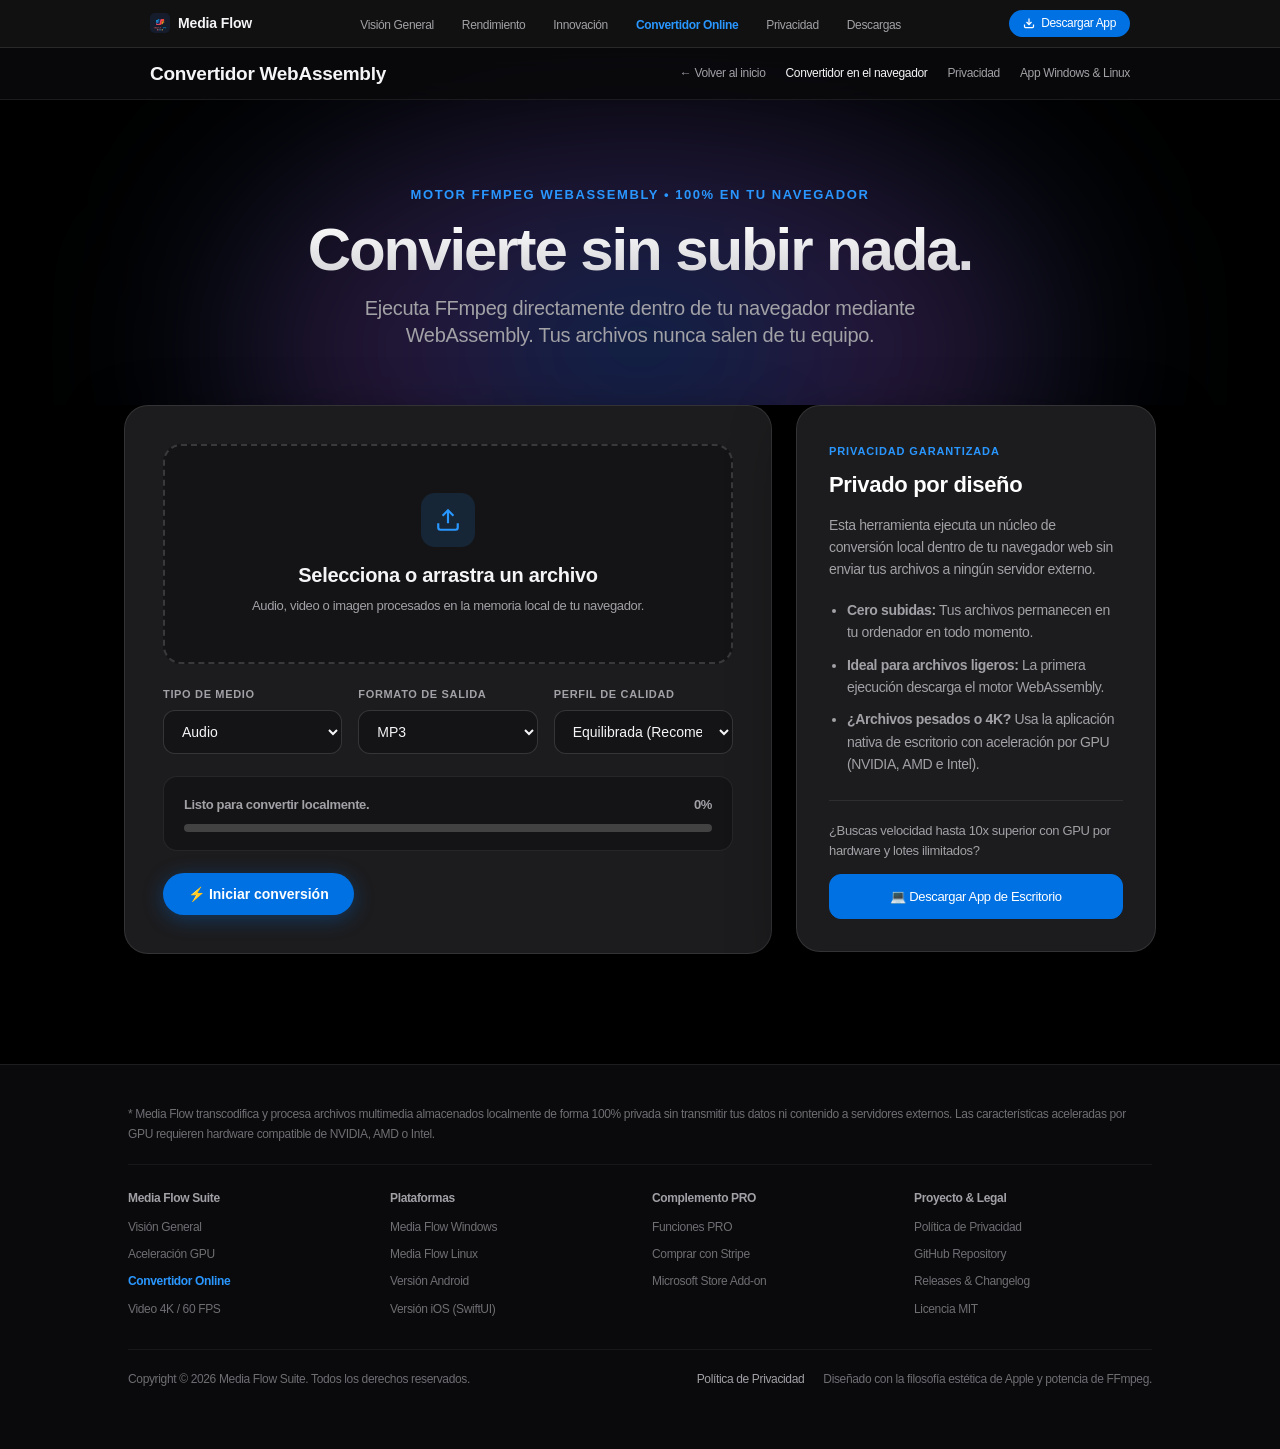
==== website/converter/index.html @ f681345d "Add privacy subpage and converter page with corresponding styles - Introduced a new privacy policy p" ====
<!DOCTYPE html>
<html lang="es">
<head>
  <meta charset="UTF-8">
  <meta name="viewport" content="width=device-width, initial-scale=1.0">
  <title>Convertidor Online WebAssembly — Media Flow Suite</title>
  <meta name="description" content="Convierte audio, video e imagen directamente en tu navegador con Media Flow WebAssembly. 100% local, sin subir tus archivos a servidores externos.">
  <link rel="icon" type="image/png" href="../assets/icon.png">
  <link rel="stylesheet" href="../styles.css">
  <link rel="stylesheet" href="../converter.css">
</head>
<body data-vendor-base="../vendor/ffmpeg/">

  <!-- ==========================================================================
       1. GLOBAL APPLE NAV
       ========================================================================== -->
  <header class="apple-nav">
    <div class="apple-nav-inner">
      <a href="../index.html" class="nav-brand">
        <img src="../assets/icon.png" alt="Media Flow Logo" class="nav-logo-icon">
        <span>Media Flow</span>
      </a>

      <ul class="nav-links">
        <li><a href="../index.html#vision" class="nav-link">Visión General</a></li>
        <li><a href="../index.html#rendimiento" class="nav-link">Rendimiento</a></li>
        <li><a href="../index.html#bento" class="nav-link">Innovación</a></li>
        <li><a href="../converter.html" class="nav-link" style="color: var(--apple-cyan); font-weight: 600;">Convertidor Online</a></li>
        <li><a href="../privacy.html" class="nav-link">Privacidad</a></li>
        <li><a href="../index.html#descargar" class="nav-link">Descargas</a></li>
      </ul>

      <div class="nav-actions">
        <a href="../index.html#descargar" class="btn-nav-download">
          <svg width="12" height="12" viewBox="0 0 24 24" fill="none" stroke="currentColor" stroke-width="2.5"><path d="M21 15v4a2 2 0 0 1-2 2H5a2 2 0 0 1-2-2v-4"></path><polyline points="7 10 12 15 17 10"></polyline><line x1="12" y1="15" x2="12" y2="3"></line></svg>
          Descargar App
        </a>
      </div>
    </div>
  </header>

  <!-- Sticky Product Sub-Bar -->
  <nav class="apple-subnav">
    <div class="apple-subnav-inner">
      <div class="subnav-title">Convertidor WebAssembly</div>
      <ul class="subnav-links">
        <li><a href="../index.html">← Volver al inicio</a></li>
        <li><a href="../converter.html" class="active">Convertidor en el navegador</a></li>
        <li><a href="../privacy.html">Privacidad</a></li>
        <li><a href="../index.html#descargar">App Windows &amp; Linux</a></li>
      </ul>
    </div>
  </nav>

  <!-- ==========================================================================
       2. CONVERTER HERO SECTION
       ========================================================================== -->
  <main>
    <section class="converter-hero">
      <div class="aurora-bg"></div>
      <div class="hero-content">
        <span class="hero-eyebrow">Motor FFmpeg WebAssembly • 100% En Tu Navegador</span>
        <h1 class="hero-title" style="font-size: clamp(34px, 5.5vw, 60px); margin-bottom: 14px;">Convierte sin subir nada.</h1>
        <p class="hero-subtitle" style="font-size: clamp(16px, 2vw, 20px); margin-bottom: 12px;">
          Ejecuta FFmpeg directamente dentro de tu navegador mediante WebAssembly. Tus archivos nunca salen de tu equipo.
        </p>
      </div>
    </section>

    <!-- ==========================================================================
         3. CONVERTER WORKSPACE
         ========================================================================== -->
    <section class="converter-shell" aria-label="Convertidor online">
      <form class="converter-panel" id="converterForm">
        <label class="drop-zone" for="fileInput" id="dropZone">
          <div class="drop-icon-badge">
            <svg width="26" height="26" viewBox="0 0 24 24" fill="none" stroke="currentColor" stroke-width="2"><path d="M21 15v4a2 2 0 0 1-2 2H5a2 2 0 0 1-2-2v-4"></path><polyline points="17 8 12 3 7 8"></polyline><line x1="12" y1="3" x2="12" y2="15"></line></svg>
          </div>
          <span class="drop-title">Selecciona o arrastra un archivo</span>
          <span class="drop-copy">Audio, video o imagen procesados en la memoria local de tu navegador.</span>
          <input id="fileInput" type="file" required>
        </label>

        <div class="selected-file" id="selectedFile" hidden></div>

        <div class="control-grid">
          <label>
            Tipo de medio
            <select id="modeSelect">
              <option value="audio">Audio</option>
              <option value="video">Video</option>
              <option value="image">Imagen</option>
            </select>
          </label>

          <label>
            Formato de salida
            <select id="formatSelect"></select>
          </label>

          <label>
            Perfil de calidad
            <select id="qualitySelect">
              <option value="balanced">Equilibrada (Recomendado)</option>
              <option value="small">Archivo compacto</option>
              <option value="high">Alta calidad</option>
            </select>
          </label>
        </div>

        <div class="status-box" aria-live="polite">
          <div class="progress-row">
            <span id="statusText">Listo para convertir localmente.</span>
            <span id="progressText">0%</span>
          </div>
          <progress id="progressBar" value="0" max="100"></progress>
        </div>

        <div class="converter-actions">
          <button class="button primary" id="convertButton" type="submit">
            ⚡ Iniciar conversión
          </button>
          <a class="button secondary download-result" id="downloadResult" hidden>
            ⬇ Descargar archivo convertido
          </a>
          <button class="button secondary" id="convertAnotherButton" type="button" hidden>
            Convertir otro archivo
          </button>
        </div>
      </form>

      <aside class="converter-notes">
        <span class="converter-notes-badge">Privacidad Garantizada</span>
        <h2>Privado por diseño</h2>
        <p>
          Esta herramienta ejecuta un núcleo de conversión local dentro de tu navegador web sin enviar tus archivos a ningún servidor externo.
        </p>
        <ul>
          <li><strong>Cero subidas:</strong> Tus archivos permanecen en tu ordenador en todo momento.</li>
          <li><strong>Ideal para archivos ligeros:</strong> La primera ejecución descarga el motor WebAssembly.</li>
          <li><strong>¿Archivos pesados o 4K?</strong> Usa la aplicación nativa de escritorio con aceleración por GPU (NVIDIA, AMD e Intel).</li>
        </ul>

        <div class="converter-notes-cta">
          <p>¿Buscas velocidad hasta 10x superior con GPU por hardware y lotes ilimitados?</p>
          <a href="../index.html#descargar" class="btn-dl-item primary" style="justify-content: center; gap: 8px;">
            <span>💻 Descargar App de Escritorio</span>
          </a>
        </div>
      </aside>
    </section>
  </main>

  <!-- ==========================================================================
       4. APPLE FOOTER
       ========================================================================== -->
  <footer class="apple-footer">
    <div class="footer-inner">
      <div class="footer-disclaimer">
        * Media Flow transcodifica y procesa archivos multimedia almacenados localmente de forma 100% privada sin transmitir tus datos ni contenido a servidores externos. Las características aceleradas por GPU requieren hardware compatible de NVIDIA, AMD o Intel.
      </div>

      <div class="footer-links-grid">
        <div class="footer-col">
          <div class="footer-col-title">Media Flow Suite</div>
          <ul class="footer-col-links">
            <li><a href="../index.html#vision">Visión General</a></li>
            <li><a href="../index.html#rendimiento">Aceleración GPU</a></li>
            <li><a href="../converter.html" style="color: var(--apple-cyan); font-weight: 600;">Convertidor Online</a></li>
            <li><a href="../index.html#bento">Video 4K / 60 FPS</a></li>
          </ul>
        </div>

        <div class="footer-col">
          <div class="footer-col-title">Plataformas</div>
          <ul class="footer-col-links">
            <li><a href="../index.html#descargar">Media Flow Windows</a></li>
            <li><a href="../index.html#descargar">Media Flow Linux</a></li>
            <li><a href="https://github.com/musicallyivan/mediaflow/tree/main/android-app" target="_blank">Versión Android</a></li>
            <li><a href="https://github.com/musicallyivan/mediaflow/tree/main/ios-app" target="_blank">Versión iOS (SwiftUI)</a></li>
          </ul>
        </div>

        <div class="footer-col">
          <div class="footer-col-title">Complemento PRO</div>
          <ul class="footer-col-links">
            <li><a href="../index.html#bento">Funciones PRO</a></li>
            <li><a href="https://buy.stripe.com/4gM00l2uV0aXe6k1eIgEg00" target="_blank">Comprar con Stripe</a></li>
            <li><a href="https://github.com/musicallyivan/mediaflow/blob/main/STORE_LISTING.md" target="_blank">Microsoft Store Add-on</a></li>
          </ul>
        </div>

        <div class="footer-col">
          <div class="footer-col-title">Proyecto &amp; Legal</div>
          <ul class="footer-col-links">
            <li><a href="../privacy.html">Política de Privacidad</a></li>
            <li><a href="https://github.com/musicallyivan/mediaflow" target="_blank">GitHub Repository</a></li>
            <li><a href="https://github.com/musicallyivan/mediaflow/releases" target="_blank">Releases &amp; Changelog</a></li>
            <li><a href="https://github.com/musicallyivan/mediaflow/blob/main/LICENSE" target="_blank">Licencia MIT</a></li>
          </ul>
        </div>
      </div>

      <div class="footer-bottom">
        <div>Copyright © 2026 Media Flow Suite. Todos los derechos reservados.</div>
        <div>
          <a href="../privacy.html" style="color: var(--text-secondary); margin-right: 16px;">Política de Privacidad</a>
          <span style="color: var(--text-tertiary);">Diseñado con la filosofía estética de Apple y potencia de FFmpeg.</span>
        </div>
      </div>
    </div>
  </footer>

  <script src="../vendor/ffmpeg/ffmpeg.min.js"></script>
  <script src="../converter.js"></script>
</body>
</html>
---- website/styles.css ----
/* ==========================================================================
   Media Flow — Apple-Inspired Design System & Kinetic Motion Stylesheet
   Typography: -apple-system, BlinkMacSystemFont, "SF Pro Display", "SF Pro Text"
   ========================================================================== */

:root {
  --font-apple: -apple-system, BlinkMacSystemFont, "SF Pro Display", "SF Pro Text", "SF Pro", "Helvetica Neue", Helvetica, Arial, sans-serif;
  --font-mono: "SF Mono", Menlo, Monaco, Consolas, "Liberation Mono", "Courier New", monospace;

  /* Apple Dark Palette */
  --bg-primary: #000000;
  --bg-secondary: #0a0a0c;
  --bg-tertiary: #141416;
  --bg-card: #1c1c1e;
  --bg-card-hover: #242426;
  --bg-elevated: #2c2c2e;

  /* Glass Acrylic */
  --glass-bg: rgba(22, 22, 23, 0.78);
  --glass-border: rgba(255, 255, 255, 0.1);
  --glass-highlight: rgba(255, 255, 255, 0.05);

  /* Apple Accent Colors */
  --apple-blue: #0071e3;
  --apple-blue-hover: #0077ed;
  --apple-blue-glow: rgba(0, 113, 227, 0.35);
  --apple-cyan: #2997ff;
  --apple-purple: #af52de;
  --apple-green: #30d158;
  --apple-amber: #ff9f0a;
  --apple-pink: #ff375f;

  /* Typography Colors */
  --text-primary: #f5f5f7;
  --text-secondary: #a1a1a6;
  --text-tertiary: #6e6e73;
  --text-link: #2997ff;

  /* Motion & Curves */
  --ease-apple: cubic-bezier(0.16, 1, 0.3, 1);
  --ease-spring: cubic-bezier(0.34, 1.56, 0.64, 1);
  --duration-normal: 0.6s;
}

/* Base reset */
*, *::before, *::after {
  box-sizing: border-box;
  margin: 0;
  padding: 0;
}

html {
  font-family: var(--font-apple);
  background-color: var(--bg-primary);
  color: var(--text-primary);
  scroll-behavior: smooth;
  text-rendering: optimizeLegibility;
  -webkit-font-smoothing: antialiased;
  -moz-osx-font-smoothing: grayscale;
}

body {
  overflow-x: hidden;
  line-height: 1.47059;
  letter-spacing: -0.022em;
  background-color: var(--bg-primary);
}

a {
  color: inherit;
  text-decoration: none;
}

img {
  max-width: 100%;
  display: block;
}

/* ==========================================================================
   GLOBAL APPLE NAV
   ========================================================================== */
.apple-nav {
  position: fixed;
  top: 0;
  left: 0;
  right: 0;
  height: 48px;
  background: var(--glass-bg);
  backdrop-filter: saturate(180%) blur(20px);
  -webkit-backdrop-filter: saturate(180%) blur(20px);
  border-bottom: 1px solid var(--glass-border);
  z-index: 1000;
  transition: background-color 0.4s var(--ease-apple), border-color 0.4s var(--ease-apple);
}

.apple-nav-inner {
  max-width: 1024px;
  height: 100%;
  margin: 0 auto;
  padding: 0 22px;
  display: flex;
  align-items: center;
  justify-content: space-between;
}

.nav-brand {
  display: flex;
  align-items: center;
  gap: 8px;
  font-size: 14px;
  font-weight: 600;
  letter-spacing: -0.01em;
  color: var(--text-primary);
  transition: opacity 0.2s ease;
}

.nav-brand:hover {
  opacity: 0.85;
}

.nav-logo-icon {
  width: 20px;
  height: 20px;
  border-radius: 5px;
}

.nav-links {
  display: flex;
  align-items: center;
  gap: 28px;
  list-style: none;
}

.nav-link {
  font-size: 12px;
  font-weight: 400;
  color: var(--text-secondary);
  transition: color 0.2s ease;
}

.nav-link:hover {
  color: var(--text-primary);
}

.nav-actions {
  display: flex;
  align-items: center;
  gap: 12px;
}

.btn-nav-download {
  display: inline-flex;
  align-items: center;
  gap: 6px;
  font-size: 12px;
  font-weight: 500;
  color: #ffffff;
  background: var(--apple-blue);
  padding: 5px 14px;
  border-radius: 980px;
  transition: background-color 0.2s ease, transform 0.2s var(--ease-apple);
}

.btn-nav-download:hover {
  background: var(--apple-blue-hover);
  transform: scale(1.02);
}

/* Sticky Product Subnav */
.apple-subnav {
  position: sticky;
  top: 48px;
  left: 0;
  right: 0;
  height: 52px;
  background: rgba(10, 10, 12, 0.85);
  backdrop-filter: blur(16px);
  -webkit-backdrop-filter: blur(16px);
  border-bottom: 1px solid rgba(255, 255, 255, 0.08);
  z-index: 990;
}

.apple-subnav-inner {
  max-width: 1024px;
  height: 100%;
  margin: 0 auto;
  padding: 0 22px;
  display: flex;
  align-items: center;
  justify-content: space-between;
}

.subnav-title {
  font-size: 19px;
  font-weight: 600;
  letter-spacing: -0.015em;
  color: var(--text-primary);
}

.subnav-links {
  display: flex;
  align-items: center;
  gap: 20px;
  list-style: none;
  font-size: 12px;
}

.subnav-links a {
  color: var(--text-secondary);
  transition: color 0.2s;
}

.subnav-links a:hover,
.subnav-links a.active {
  color: var(--text-primary);
}

/* ==========================================================================
   HERO SECTION (APPLE KEYNOTE CINEMATIC)
   ========================================================================== */
.hero-section {
  position: relative;
  min-height: 94vh;
  padding: 130px 24px 60px;
  display: flex;
  flex-direction: column;
  align-items: center;
  text-align: center;
  overflow: hidden;
}

/* Kinetic Aurora Glow Background */
.aurora-bg {
  position: absolute;
  top: 10%;
  left: 50%;
  transform: translateX(-50%);
  width: 900px;
  height: 520px;
  background: radial-gradient(ellipse at center, rgba(0, 113, 227, 0.35) 0%, rgba(175, 82, 222, 0.25) 45%, rgba(41, 151, 255, 0.1) 70%, transparent 80%);
  filter: blur(80px);
  pointer-events: none;
  z-index: 0;
  animation: floatAurora 12s ease-in-out infinite alternate;
}

@keyframes floatAurora {
  0% {
    transform: translateX(-50%) translateY(0) scale(1);
    filter: blur(80px);
  }
  50% {
    transform: translateX(-47%) translateY(-25px) scale(1.08);
    filter: blur(95px);
  }
  100% {
    transform: translateX(-53%) translateY(15px) scale(0.96);
    filter: blur(85px);
  }
}

.hero-content {
  position: relative;
  z-index: 2;
  max-width: 860px;
  margin: 0 auto;
}

.hero-eyebrow {
  display: inline-block;
  font-size: 13px;
  font-weight: 600;
  text-transform: uppercase;
  letter-spacing: 0.12em;
  color: var(--apple-cyan);
  margin-bottom: 14px;
}

.hero-title {
  font-size: clamp(44px, 7.5vw, 84px);
  font-weight: 700;
  line-height: 1.05;
  letter-spacing: -0.035em;
  color: #ffffff;
  margin-bottom: 20px;
  background: linear-gradient(180deg, #ffffff 0%, #d1d1d6 100%);
  -webkit-background-clip: text;
  -webkit-text-fill-color: transparent;
}

.hero-subtitle {
  font-size: clamp(19px, 2.5vw, 26px);
  font-weight: 400;
  line-height: 1.35;
  letter-spacing: -0.015em;
  color: var(--text-secondary);
  max-width: 680px;
  margin: 0 auto 34px;
}

.hero-cta-group {
  display: flex;
  align-items: center;
  justify-content: center;
  gap: 16px;
  margin-bottom: 48px;
  flex-wrap: wrap;
}

.btn-apple-primary {
  display: inline-flex;
  align-items: center;
  justify-content: center;
  gap: 8px;
  font-size: 15px;
  font-weight: 500;
  color: #ffffff;
  background: var(--apple-blue);
  padding: 12px 28px;
  border-radius: 980px;
  box-shadow: 0 4px 24px var(--apple-blue-glow);
  transition: all 0.25s var(--ease-apple);
}

.btn-apple-primary:hover {
  background: var(--apple-blue-hover);
  transform: scale(1.03);
  box-shadow: 0 6px 30px rgba(0, 113, 227, 0.5);
}

.btn-apple-secondary {
  display: inline-flex;
  align-items: center;
  justify-content: center;
  gap: 8px;
  font-size: 15px;
  font-weight: 500;
  color: var(--text-primary);
  background: rgba(255, 255, 255, 0.08);
  border: 1px solid rgba(255, 255, 255, 0.2);
  padding: 12px 26px;
  border-radius: 980px;
  backdrop-filter: blur(10px);
  transition: all 0.25s var(--ease-apple);
}

.btn-apple-secondary:hover {
  background: rgba(255, 255, 255, 0.16);
  border-color: rgba(255, 255, 255, 0.35);
  transform: scale(1.02);
}

/* ==========================================================================
   APP SHOWCASE MOCKUP (WITH KINETIC FLOATING BADGES)
   ========================================================================== */
.showcase-wrapper {
  position: relative;
  z-index: 2;
  max-width: 1080px;
  width: 100%;
  margin: 0 auto;
  perspective: 1200px;
}

.showcase-card {
  position: relative;
  background: #141416;
  border-radius: 18px;
  border: 1px solid rgba(255, 255, 255, 0.15);
  box-shadow: 0 30px 90px rgba(0, 0, 0, 0.75), 0 0 0 1px rgba(255, 255, 255, 0.08);
  overflow: hidden;
  transition: transform 0.6s var(--ease-apple), box-shadow 0.6s var(--ease-apple);
}

.showcase-card:hover {
  box-shadow: 0 40px 120px rgba(0, 113, 227, 0.2), 0 0 0 1px rgba(255, 255, 255, 0.18);
}

.window-header {
  height: 40px;
  background: #1a1a1d;
  border-bottom: 1px solid rgba(255, 255, 255, 0.08);
  display: flex;
  align-items: center;
  justify-content: space-between;
  padding: 0 16px;
}

.window-dots {
  display: flex;
  gap: 7px;
}

.dot {
  width: 11px;
  height: 11px;
  border-radius: 50%;
}
.dot.red { background: #ff5f56; }
.dot.yellow { background: #ffbd2e; }
.dot.green { background: #27c93f; }

.window-title-tab {
  font-size: 11px;
  color: var(--text-secondary);
  font-weight: 500;
  display: flex;
  align-items: center;
  gap: 6px;
}

.theme-toggle-pill {
  display: flex;
  align-items: center;
  background: rgba(255, 255, 255, 0.08);
  border-radius: 980px;
  padding: 2px;
}

.theme-opt-btn {
  border: none;
  background: transparent;
  color: var(--text-secondary);
  font-size: 11px;
  font-family: inherit;
  padding: 3px 10px;
  border-radius: 980px;
  cursor: pointer;
  transition: all 0.2s ease;
}

.theme-opt-btn.active {
  background: rgba(255, 255, 255, 0.2);
  color: #ffffff;
  font-weight: 600;
}

.showcase-img {
  width: 100%;
  height: auto;
  display: block;
}

/* Floating Kinetic Badges */
.floating-badge {
  position: absolute;
  display: flex;
  align-items: center;
  gap: 12px;
  background: rgba(28, 28, 30, 0.88);
  backdrop-filter: blur(20px);
  -webkit-backdrop-filter: blur(20px);
  border: 1px solid rgba(255, 255, 255, 0.16);
  border-radius: 14px;
  padding: 12px 18px;
  box-shadow: 0 16px 40px rgba(0, 0, 0, 0.6);
  z-index: 10;
  pointer-events: none;
  animation: floatBadge 6s ease-in-out infinite alternate;
}

.floating-badge.badge-left {
  top: 15%;
  left: -28px;
  animation-delay: 0s;
}

.floating-badge.badge-right {
  bottom: 18%;
  right: -28px;
  animation-delay: -3s;
}

@keyframes floatBadge {
  0% { transform: translateY(0px); }
  100% { transform: translateY(-14px); }
}

.badge-icon {
  width: 38px;
  height: 38px;
  border-radius: 10px;
  display: flex;
  align-items: center;
  justify-content: center;
  font-size: 18px;
}

.badge-icon.blue { background: rgba(0, 113, 227, 0.25); color: var(--apple-cyan); }
.badge-icon.green { background: rgba(48, 209, 88, 0.25); color: var(--apple-green); }

.badge-text-title {
  font-size: 13px;
  font-weight: 600;
  color: #ffffff;
}

.badge-text-desc {
  font-size: 11px;
  color: var(--text-secondary);
}

/* ==========================================================================
   INFINITE MARQUEE TICKER (FORMATS QUE SE MUEVEN)
   ========================================================================== */
.marquee-container {
  padding: 60px 0 20px;
  overflow: hidden;
  position: relative;
  mask-image: linear-gradient(90deg, transparent 0%, black 12%, black 88%, transparent 100%);
  -webkit-mask-image: linear-gradient(90deg, transparent 0%, black 12%, black 88%, transparent 100%);
}

.marquee-track {
  display: flex;
  gap: 16px;
  width: max-content;
  will-change: transform;
}

.marquee-track.track-forward {
  animation: marqueeScroll 32s linear infinite;
}

.marquee-track.track-reverse {
  animation: marqueeScrollReverse 36s linear infinite;
  margin-top: 14px;
}

@keyframes marqueeScroll {
  0% { transform: translateX(0); }
  100% { transform: translateX(-50%); }
}

@keyframes marqueeScrollReverse {
  0% { transform: translateX(-50%); }
  100% { transform: translateX(0); }
}

.format-pill {
  display: inline-flex;
  align-items: center;
  gap: 8px;
  background: var(--bg-card);
  border: 1px solid rgba(255, 255, 255, 0.08);
  border-radius: 980px;
  padding: 8px 18px;
  font-size: 13px;
  font-weight: 500;
  color: var(--text-secondary);
  transition: background-color 0.2s, color 0.2s, transform 0.2s;
  cursor: default;
}

.format-pill:hover {
  background: var(--bg-card-hover);
  color: var(--text-primary);
  border-color: rgba(255, 255, 255, 0.2);
  transform: scale(1.05);
}

.pill-dot {
  width: 7px;
  height: 7px;
  border-radius: 50%;
}
.pill-dot.blue { background: var(--apple-cyan); }
.pill-dot.purple { background: var(--apple-purple); }
.pill-dot.green { background: var(--apple-green); }
.pill-dot.amber { background: var(--apple-amber); }

/* ==========================================================================
   METRICS SECTION (APPLE BIG NUMBERS)
   ========================================================================== */
.metrics-section {
  padding: 100px 24px;
  max-width: 1080px;
  margin: 0 auto;
}

.metrics-grid {
  display: grid;
  grid-template-columns: repeat(4, 1fr);
  gap: 28px;
}

.metric-card {
  text-align: left;
  border-top: 1px solid rgba(255, 255, 255, 0.15);
  padding-top: 24px;
}

.metric-num {
  font-size: clamp(48px, 5vw, 68px);
  font-weight: 700;
  letter-spacing: -0.04em;
  line-height: 1;
  margin-bottom: 10px;
  background: linear-gradient(180deg, #ffffff 0%, #a1a1a6 100%);
  -webkit-background-clip: text;
  -webkit-text-fill-color: transparent;
}

.metric-label {
  font-size: 14px;
  font-weight: 600;
  color: var(--text-primary);
  margin-bottom: 4px;
}

.metric-desc {
  font-size: 13px;
  color: var(--text-secondary);
  line-height: 1.4;
}

/* ==========================================================================
   APPLE BENTO GRID (INNOVATION SHOWCASE)
   ========================================================================== */
.bento-section {
  padding: 60px 24px 120px;
  max-width: 1080px;
  margin: 0 auto;
}

.section-eyebrow {
  font-size: 13px;
  font-weight: 600;
  text-transform: uppercase;
  letter-spacing: 0.12em;
  color: var(--apple-cyan);
  margin-bottom: 10px;
}

.section-heading {
  font-size: clamp(34px, 5vw, 56px);
  font-weight: 700;
  line-height: 1.1;
  letter-spacing: -0.03em;
  margin-bottom: 40px;
}

.bento-grid {
  display: grid;
  grid-template-columns: repeat(12, 1fr);
  gap: 20px;
}

.bento-card {
  position: relative;
  background: var(--bg-card);
  border-radius: 24px;
  border: 1px solid var(--glass-border);
  padding: 36px;
  overflow: hidden;
  transition: transform 0.4s var(--ease-apple), box-shadow 0.4s var(--ease-apple), border-color 0.4s ease;
}

.bento-card:hover {
  border-color: rgba(255, 255, 255, 0.22);
  box-shadow: 0 20px 60px rgba(0, 0, 0, 0.5);
}

.bento-span-8 { grid-column: span 8; }
.bento-span-4 { grid-column: span 4; }
.bento-span-6 { grid-column: span 6; }
.bento-span-12 { grid-column: span 12; }

.bento-tag {
  display: inline-block;
  font-size: 11px;
  font-weight: 600;
  text-transform: uppercase;
  letter-spacing: 0.08em;
  color: var(--apple-cyan);
  margin-bottom: 12px;
}

.bento-title {
  font-size: 26px;
  font-weight: 700;
  letter-spacing: -0.02em;
  line-height: 1.2;
  margin-bottom: 12px;
  color: #ffffff;
}

.bento-desc {
  font-size: 15px;
  color: var(--text-secondary);
  line-height: 1.45;
  max-width: 520px;
  margin-bottom: 24px;
}

/* GPU Chip Graphic */
.gpu-chip-visual {
  position: relative;
  height: 180px;
  display: flex;
  align-items: center;
  justify-content: center;
  margin-top: 10px;
}

.chip-core {
  width: 120px;
  height: 120px;
  background: linear-gradient(135deg, #1f2937 0%, #111827 100%);
  border: 2px solid var(--apple-cyan);
  border-radius: 20px;
  display: flex;
  flex-direction: column;
  align-items: center;
  justify-content: center;
  box-shadow: 0 0 40px rgba(41, 151, 255, 0.4);
  position: relative;
}

.chip-label {
  font-size: 13px;
  font-weight: 700;
  letter-spacing: 0.05em;
  color: #ffffff;
}

.chip-sub {
  font-size: 9px;
  font-weight: 600;
  color: var(--apple-cyan);
  text-transform: uppercase;
  letter-spacing: 0.1em;
  margin-top: 2px;
}

.chip-glow-ring {
  position: absolute;
  inset: -12px;
  border-radius: 28px;
  border: 1px dashed rgba(41, 151, 255, 0.4);
  animation: rotateRing 20s linear infinite;
}

@keyframes rotateRing {
  from { transform: rotate(0deg); }
  to { transform: rotate(360deg); }
}

/* Audio Waveform Canvas */
.waveform-container {
  height: 120px;
  position: relative;
  display: flex;
  align-items: flex-end;
  justify-content: center;
  gap: 4px;
  padding: 10px 0;
}

.waveform-bar {
  width: 6px;
  background: linear-gradient(180deg, var(--apple-green) 0%, rgba(48, 209, 88, 0.2) 100%);
  border-radius: 3px;
  animation: waveMotion 1.4s ease-in-out infinite alternate;
}

@keyframes waveMotion {
  0% { height: 18px; }
  100% { height: 95px; }
}

/* ==========================================================================
   INTERACTIVE CONVERTER SIMULATOR (PLAYGROUND EN VIVO)
   ========================================================================== */
.simulator-section {
  padding: 60px 24px 120px;
  max-width: 1080px;
  margin: 0 auto;
}

.simulator-card {
  background: #161617;
  border-radius: 28px;
  border: 1px solid rgba(255, 255, 255, 0.12);
  padding: 44px;
  box-shadow: 0 30px 90px rgba(0, 0, 0, 0.7);
}

.simulator-header {
  text-align: center;
  max-width: 600px;
  margin: 0 auto 36px;
}

.sim-tabs-row {
  display: flex;
  align-items: center;
  justify-content: center;
  gap: 12px;
  margin-bottom: 30px;
}

.sim-tab-btn {
  border: 1px solid rgba(255, 255, 255, 0.12);
  background: rgba(255, 255, 255, 0.05);
  color: var(--text-secondary);
  font-family: inherit;
  font-size: 13px;
  font-weight: 500;
  padding: 8px 20px;
  border-radius: 980px;
  cursor: pointer;
  transition: all 0.2s ease;
}

.sim-tab-btn.active, .sim-tab-btn:hover {
  background: #ffffff;
  color: #000000;
  border-color: #ffffff;
}

.sim-console-box {
  background: #0a0a0c;
  border-radius: 16px;
  border: 1px solid rgba(255, 255, 255, 0.08);
  padding: 24px;
  display: grid;
  grid-template-columns: 1fr 1fr;
  gap: 24px;
}

.sim-input-zone {
  border: 2px dashed rgba(255, 255, 255, 0.14);
  border-radius: 12px;
  padding: 28px;
  display: flex;
  flex-direction: column;
  align-items: center;
  justify-content: center;
  text-align: center;
  cursor: pointer;
  transition: border-color 0.2s, background-color 0.2s;
}

.sim-input-zone:hover {
  border-color: var(--apple-cyan);
  background: rgba(41, 151, 255, 0.04);
}

.sim-output-zone {
  display: flex;
  flex-direction: column;
  justify-content: space-between;
}

.sim-select-group {
  margin-bottom: 14px;
}

.sim-select-label {
  font-size: 11px;
  font-weight: 600;
  color: var(--text-secondary);
  text-transform: uppercase;
  margin-bottom: 6px;
  display: block;
}

.sim-dropdown {
  width: 100%;
  padding: 10px 14px;
  border-radius: 8px;
  border: 1px solid rgba(255, 255, 255, 0.12);
  background: #1c1c1e;
  color: #ffffff;
  font-family: inherit;
  font-size: 13px;
}

.btn-sim-start {
  width: 100%;
  padding: 14px;
  background: var(--apple-blue);
  color: #ffffff;
  font-family: inherit;
  font-size: 14px;
  font-weight: 600;
  border: none;
  border-radius: 10px;
  cursor: pointer;
  transition: background-color 0.2s, transform 0.1s;
}

.btn-sim-start:hover {
  background: var(--apple-blue-hover);
  transform: translateY(-1px);
}

.sim-progress-box {
  margin-top: 18px;
  display: none;
}

.sim-bar-bg {
  height: 6px;
  border-radius: 3px;
  background: rgba(255, 255, 255, 0.1);
  overflow: hidden;
  margin-bottom: 8px;
}

.sim-bar-fill {
  height: 100%;
  width: 0%;
  background: linear-gradient(90deg, var(--apple-blue) 0%, var(--apple-cyan) 100%);
  border-radius: 3px;
  transition: width 0.1s linear;
}

.sim-status-row {
  display: flex;
  justify-content: space-between;
  font-size: 11px;
  color: var(--text-secondary);
}

/* ==========================================================================
   DOWNLOAD HUB (WINDOWS & LINUX)
   ========================================================================== */
.download-section {
  padding: 100px 24px 140px;
  max-width: 1080px;
  margin: 0 auto;
  text-align: center;
}

.download-grid {
  display: grid;
  grid-template-columns: repeat(2, 1fr);
  gap: 24px;
  margin-top: 48px;
  text-align: left;
}

.dl-card {
  background: var(--bg-card);
  border: 1px solid var(--glass-border);
  border-radius: 24px;
  padding: 38px;
  position: relative;
  transition: transform 0.3s var(--ease-apple), box-shadow 0.3s ease;
}

.dl-card:hover {
  transform: translateY(-4px);
  box-shadow: 0 24px 60px rgba(0, 0, 0, 0.6);
  border-color: rgba(255, 255, 255, 0.22);
}

.dl-badge {
  font-size: 11px;
  font-weight: 600;
  text-transform: uppercase;
  color: var(--apple-cyan);
  margin-bottom: 12px;
}

.dl-title {
  font-size: 24px;
  font-weight: 700;
  margin-bottom: 8px;
}

.dl-desc {
  font-size: 14px;
  color: var(--text-secondary);
  line-height: 1.45;
  margin-bottom: 24px;
}

.dl-btn-stack {
  display: flex;
  flex-direction: column;
  gap: 10px;
}

.btn-dl-item {
  display: flex;
  align-items: center;
  justify-content: space-between;
  padding: 12px 18px;
  background: rgba(255, 255, 255, 0.05);
  border: 1px solid rgba(255, 255, 255, 0.1);
  border-radius: 12px;
  font-size: 13px;
  font-weight: 500;
  color: #ffffff;
  transition: all 0.2s ease;
}

.btn-dl-item:hover {
  background: rgba(255, 255, 255, 0.12);
  border-color: rgba(255, 255, 255, 0.24);
  transform: translateX(4px);
}

.btn-dl-item.primary {
  background: var(--apple-blue);
  border-color: var(--apple-blue);
}

.btn-dl-item.primary:hover {
  background: var(--apple-blue-hover);
}

/* ==========================================================================
   FOOTER (APPLE STYLE)
   ========================================================================== */
.apple-footer {
  background: #0a0a0c;
  border-top: 1px solid rgba(255, 255, 255, 0.08);
  padding: 40px 24px 60px;
  font-size: 12px;
  color: var(--text-tertiary);
  line-height: 1.6;
}

.footer-inner {
  max-width: 1024px;
  margin: 0 auto;
}

.footer-disclaimer {
  padding-bottom: 20px;
  border-bottom: 1px solid rgba(255, 255, 255, 0.06);
  margin-bottom: 24px;
}

.footer-links-grid {
  display: grid;
  grid-template-columns: repeat(4, 1fr);
  gap: 24px;
  margin-bottom: 30px;
}

.footer-col-title {
  font-size: 12px;
  font-weight: 600;
  color: var(--text-secondary);
  margin-bottom: 10px;
}

.footer-col-links {
  list-style: none;
  display: flex;
  flex-direction: column;
  gap: 8px;
}

.footer-col-links a:hover {
  color: var(--text-primary);
  text-decoration: underline;
}

.footer-bottom {
  display: flex;
  align-items: center;
  justify-content: space-between;
  padding-top: 20px;
  border-top: 1px solid rgba(255, 255, 255, 0.06);
  flex-wrap: wrap;
  gap: 12px;
}

/* ==========================================================================
   PRIVACY SUBPAGE (APPLE LEGAL / PRIVACY STYLE)
   ========================================================================== */
.policy-hero {
  position: relative;
  padding: 130px 24px 48px;
  text-align: center;
  overflow: hidden;
}

.policy-container {
  position: relative;
  z-index: 2;
  max-width: 860px;
  margin: 0 auto;
  padding: 0 24px 100px;
}

.policy-summary-banner {
  background: linear-gradient(135deg, rgba(0, 113, 227, 0.16) 0%, rgba(41, 151, 255, 0.06) 100%);
  border: 1px solid rgba(41, 151, 255, 0.35);
  border-radius: 20px;
  padding: 24px 28px;
  margin-bottom: 32px;
  display: flex;
  align-items: flex-start;
  gap: 16px;
  box-shadow: 0 16px 40px rgba(0, 0, 0, 0.35);
}

.policy-summary-icon {
  width: 44px;
  height: 44px;
  border-radius: 12px;
  background: rgba(41, 151, 255, 0.2);
  color: var(--apple-cyan);
  display: flex;
  align-items: center;
  justify-content: center;
  font-size: 20px;
  flex-shrink: 0;
}

.policy-summary-text h2 {
  font-size: 17px;
  font-weight: 600;
  color: #ffffff;
  margin-bottom: 6px;
}

.policy-summary-text p {
  font-size: 14px;
  color: var(--text-secondary);
  line-height: 1.55;
}

.policy-card {
  background: var(--bg-card);
  border: 1px solid var(--glass-border);
  border-radius: 24px;
  padding: clamp(28px, 5vw, 52px);
  box-shadow: 0 24px 60px rgba(0, 0, 0, 0.5);
}

.policy-section {
  padding-bottom: 28px;
  margin-bottom: 28px;
  border-bottom: 1px solid rgba(255, 255, 255, 0.08);
}

.policy-section:last-child {
  padding-bottom: 0;
  margin-bottom: 0;
  border-bottom: none;
}

.policy-section h2 {
  font-size: 20px;
  font-weight: 700;
  color: #ffffff;
  letter-spacing: -0.015em;
  margin-bottom: 12px;
  display: flex;
  align-items: center;
  gap: 10px;
}

.policy-section p {
  font-size: 15px;
  color: var(--text-secondary);
  line-height: 1.65;
  margin-bottom: 12px;
}

.policy-section p:last-child {
  margin-bottom: 0;
}

.policy-section ul {
  padding-left: 22px;
  margin-top: 8px;
  color: var(--text-secondary);
  font-size: 15px;
  line-height: 1.65;
}

.policy-section li {
  margin-bottom: 8px;
}

.policy-section code {
  font-family: var(--font-mono);
  font-size: 13px;
  color: var(--apple-cyan);
  background: rgba(41, 151, 255, 0.12);
  padding: 2px 7px;
  border-radius: 6px;
}

.policy-section a {
  color: var(--apple-cyan);
  font-weight: 500;
}

.policy-section a:hover {
  text-decoration: underline;
}

.policy-meta-pill {
  display: inline-flex;
  align-items: center;
  gap: 8px;
  font-size: 12px;
  font-weight: 500;
  color: var(--text-secondary);
  background: rgba(255, 255, 255, 0.06);
  border: 1px solid rgba(255, 255, 255, 0.12);
  padding: 6px 16px;
  border-radius: 980px;
  margin-top: 16px;
}

/* ==========================================================================
   SCROLL REVEAL ANIMATIONS (OBSERVER)
   ========================================================================== */
.reveal-on-scroll {
  opacity: 0;
  transform: translateY(35px);
  transition: opacity 0.8s var(--ease-apple), transform 0.8s var(--ease-apple);
}

.reveal-on-scroll.is-visible {
  opacity: 1;
  transform: translateY(0);
}

/* Responsive */
@media (max-width: 900px) {
  .nav-links { display: none; }
  .bento-span-8, .bento-span-4, .bento-span-6 { grid-column: span 12; }
  .metrics-grid { grid-template-columns: repeat(2, 1fr); gap: 24px; }
  .sim-console-box { grid-template-columns: 1fr; }
  .download-grid { grid-template-columns: 1fr; }
  .floating-badge { display: none; }
  .footer-links-grid { grid-template-columns: repeat(2, 1fr); }
}

@media (max-width: 600px) {
  .metrics-grid { grid-template-columns: 1fr; }
  .footer-links-grid { grid-template-columns: 1fr; }
  .policy-summary-banner { flex-direction: column; }
}
---- website/converter.css ----
/* ==========================================================================
   CONVERTER SUBPAGE (APPLE DARK DESIGN SYSTEM)
   ========================================================================== */
.converter-hero {
  position: relative;
  padding: 130px 24px 44px;
  text-align: center;
  overflow: hidden;
}

.converter-shell {
  position: relative;
  z-index: 2;
  display: grid;
  grid-template-columns: minmax(0, 1fr) minmax(290px, 360px);
  gap: 24px;
  padding: 0 24px 110px;
  max-width: 1080px;
  margin: 0 auto;
}

.converter-panel,
.converter-notes {
  background: var(--bg-card);
  border: 1px solid var(--glass-border);
  border-radius: 24px;
  box-shadow: 0 24px 60px rgba(0, 0, 0, 0.55);
}

.converter-panel {
  display: grid;
  gap: 22px;
  padding: clamp(24px, 4vw, 38px);
}

.drop-zone {
  display: flex;
  flex-direction: column;
  align-items: center;
  justify-content: center;
  min-height: 220px;
  padding: 28px;
  text-align: center;
  background: #141416;
  border: 2px dashed rgba(255, 255, 255, 0.16);
  border-radius: 18px;
  cursor: pointer;
  transition: all 0.25s var(--ease-apple);
}

.drop-zone.is-dragging,
.drop-zone:hover {
  background: rgba(41, 151, 255, 0.06);
  border-color: var(--apple-cyan);
  transform: scale(1.01);
}

.drop-zone input {
  position: absolute;
  width: 1px;
  height: 1px;
  opacity: 0;
  pointer-events: none;
}

.drop-icon-badge {
  width: 54px;
  height: 54px;
  border-radius: 14px;
  background: rgba(41, 151, 255, 0.14);
  color: var(--apple-cyan);
  display: flex;
  align-items: center;
  justify-content: center;
  margin-bottom: 14px;
}

.drop-title {
  display: block;
  color: var(--text-primary);
  font-size: 20px;
  font-weight: 700;
  letter-spacing: -0.015em;
}

.drop-copy {
  display: block;
  max-width: 480px;
  margin-top: 6px;
  color: var(--text-secondary);
  font-size: 13px;
}

.selected-file {
  padding: 14px 18px;
  color: #ffffff;
  background: rgba(41, 151, 255, 0.12);
  border: 1px solid rgba(41, 151, 255, 0.35);
  border-radius: 14px;
  font-weight: 600;
  font-size: 14px;
}

.control-grid {
  display: grid;
  grid-template-columns: repeat(3, minmax(0, 1fr));
  gap: 16px;
}

.control-grid label {
  display: grid;
  gap: 8px;
  color: var(--text-secondary);
  font-size: 11px;
  font-weight: 600;
  text-transform: uppercase;
  letter-spacing: 0.06em;
}

.control-grid select {
  width: 100%;
  min-height: 44px;
  padding: 0 14px;
  color: var(--text-primary);
  background: #141416;
  border: 1px solid rgba(255, 255, 255, 0.14);
  border-radius: 12px;
  font: inherit;
  font-size: 14px;
  font-weight: 500;
  outline: none;
  transition: border-color 0.2s ease, box-shadow 0.2s ease;
}

.control-grid select:focus {
  border-color: var(--apple-cyan);
  box-shadow: 0 0 0 3px rgba(41, 151, 255, 0.2);
}

.status-box {
  display: grid;
  gap: 10px;
  padding: 18px 20px;
  background: #141416;
  border: 1px solid rgba(255, 255, 255, 0.08);
  border-radius: 14px;
}

.progress-row {
  display: flex;
  justify-content: space-between;
  gap: 16px;
  color: var(--text-secondary);
  font-weight: 600;
  font-size: 13px;
}

progress {
  width: 100%;
  height: 8px;
  overflow: hidden;
  border: 0;
  border-radius: 999px;
  background: rgba(255, 255, 255, 0.1);
}

progress::-webkit-progress-bar {
  background: rgba(255, 255, 255, 0.1);
}

progress::-webkit-progress-value {
  background: linear-gradient(90deg, var(--apple-blue) 0%, var(--apple-cyan) 100%);
  border-radius: 999px;
}

.converter-actions {
  display: flex;
  flex-wrap: wrap;
  gap: 12px;
}

.converter-actions .button {
  display: inline-flex;
  align-items: center;
  justify-content: center;
  gap: 8px;
  padding: 12px 24px;
  border-radius: 980px;
  font-family: inherit;
  font-size: 14px;
  font-weight: 600;
  cursor: pointer;
  border: 1px solid transparent;
  transition: all 0.2s var(--ease-apple);
}

.converter-actions .button.primary {
  background: var(--apple-blue);
  color: #ffffff;
  box-shadow: 0 4px 20px var(--apple-blue-glow);
}

.converter-actions .button.primary:hover {
  background: var(--apple-blue-hover);
  transform: translateY(-1px);
}

.converter-actions .button.secondary {
  color: var(--text-primary);
  background: rgba(255, 255, 255, 0.08);
  border-color: rgba(255, 255, 255, 0.16);
}

.converter-actions .button.secondary:hover {
  background: rgba(255, 255, 255, 0.14);
}

.converter-actions button:disabled {
  cursor: wait;
  opacity: 0.6;
  transform: none;
}

.download-result {
  color: #ffffff !important;
  background: rgba(48, 209, 88, 0.2) !important;
  border-color: rgba(48, 209, 88, 0.5) !important;
}

.download-result:hover {
  background: rgba(48, 209, 88, 0.3) !important;
}

[hidden] {
  display: none !important;
}

.converter-notes {
  align-self: start;
  padding: 32px;
}

.converter-notes-badge {
  display: inline-block;
  font-size: 11px;
  font-weight: 600;
  text-transform: uppercase;
  letter-spacing: 0.08em;
  color: var(--apple-cyan);
  margin-bottom: 10px;
}

.converter-notes h2 {
  margin: 0 0 12px;
  font-size: 22px;
  font-weight: 700;
  color: #ffffff;
  letter-spacing: -0.015em;
}

.converter-notes p,
.converter-notes li {
  color: var(--text-secondary);
  font-size: 14px;
  line-height: 1.6;
}

.converter-notes ul {
  display: grid;
  gap: 10px;
  margin: 18px 0 24px;
  padding-left: 18px;
}

.converter-notes-cta {
  padding-top: 20px;
  border-top: 1px solid rgba(255, 255, 255, 0.08);
}

.converter-notes-cta p {
  font-size: 13px;
  margin-bottom: 12px;
}

@media (max-width: 900px) {
  .converter-shell,
  .control-grid {
    grid-template-columns: 1fr;
  }
}
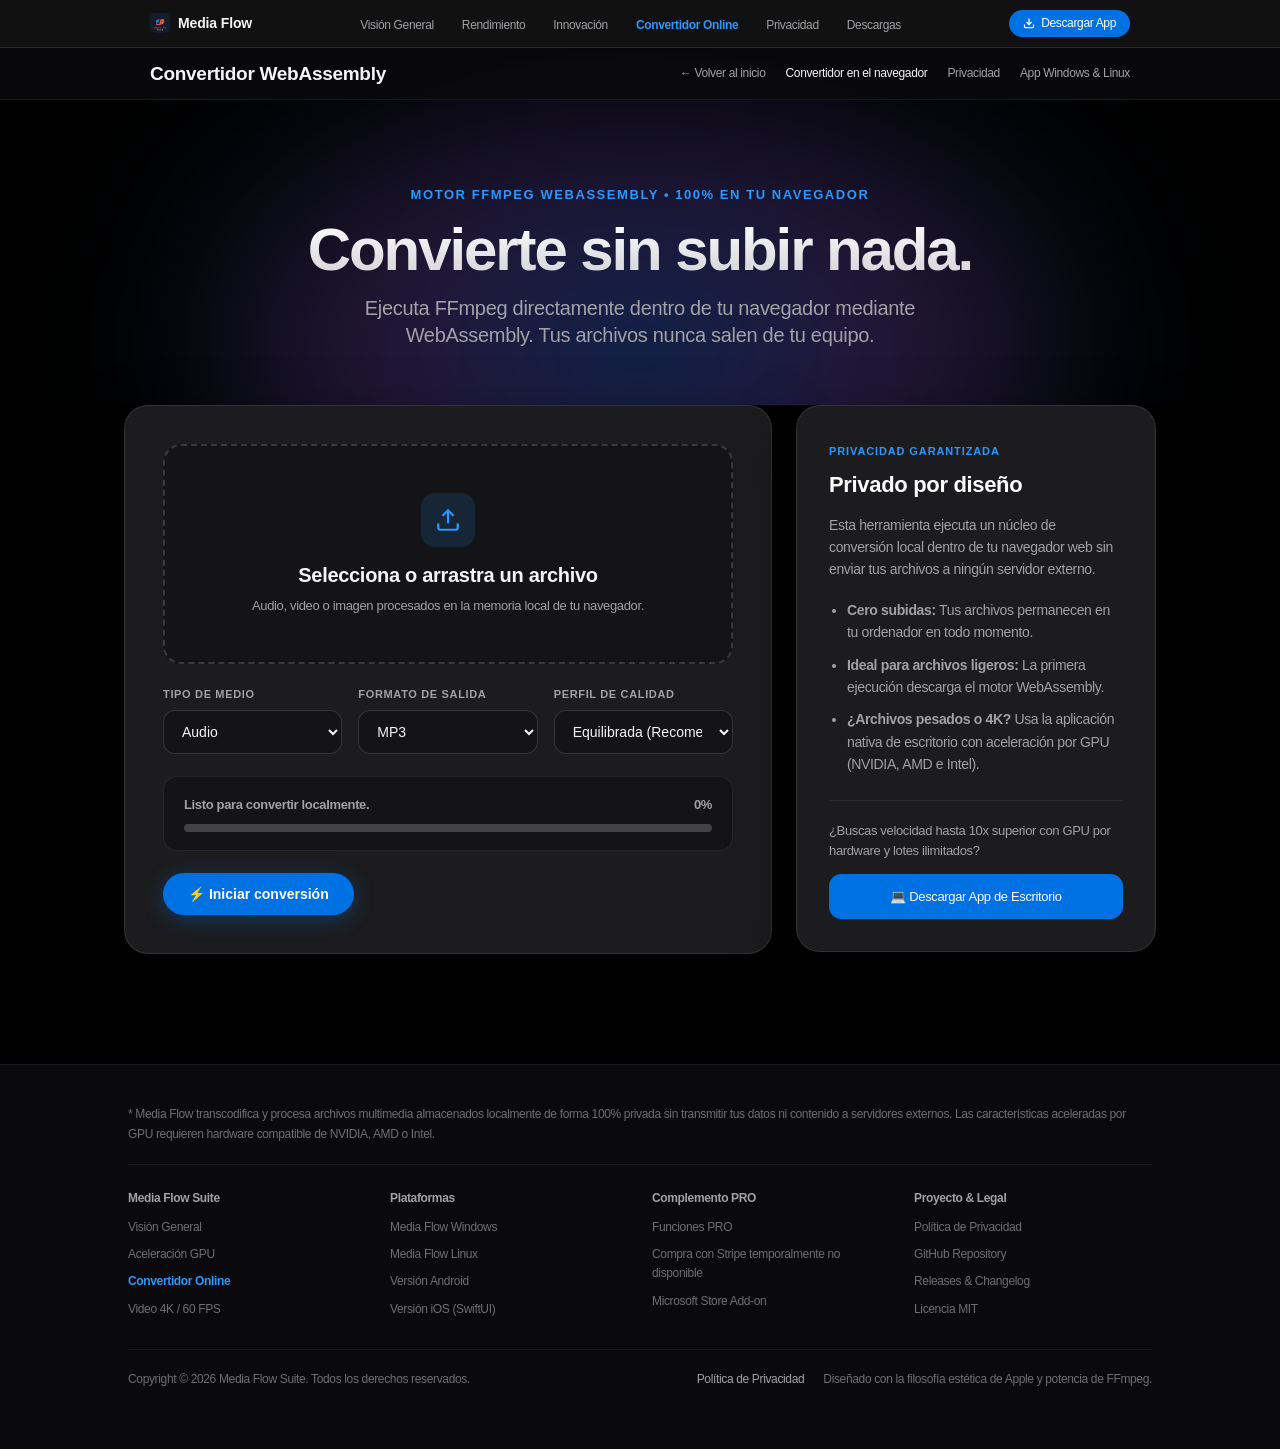
==== commit 6ab6c3e9: "Add signed Stripe license delivery" ====
--- a/website/converter/index.html
+++ b/website/converter/index.html
@@ -185,7 +185,7 @@
           <div class="footer-col-title">Complemento PRO</div>
           <ul class="footer-col-links">
             <li><a href="../index.html#bento">Funciones PRO</a></li>
-            <li><a href="https://buy.stripe.com/4gM00l2uV0aXe6k1eIgEg00" target="_blank">Comprar con Stripe</a></li>
+            <li><span>Compra con Stripe temporalmente no disponible</span></li>
             <li><a href="https://github.com/musicallyivan/mediaflow/blob/main/STORE_LISTING.md" target="_blank">Microsoft Store Add-on</a></li>
           </ul>
         </div>
